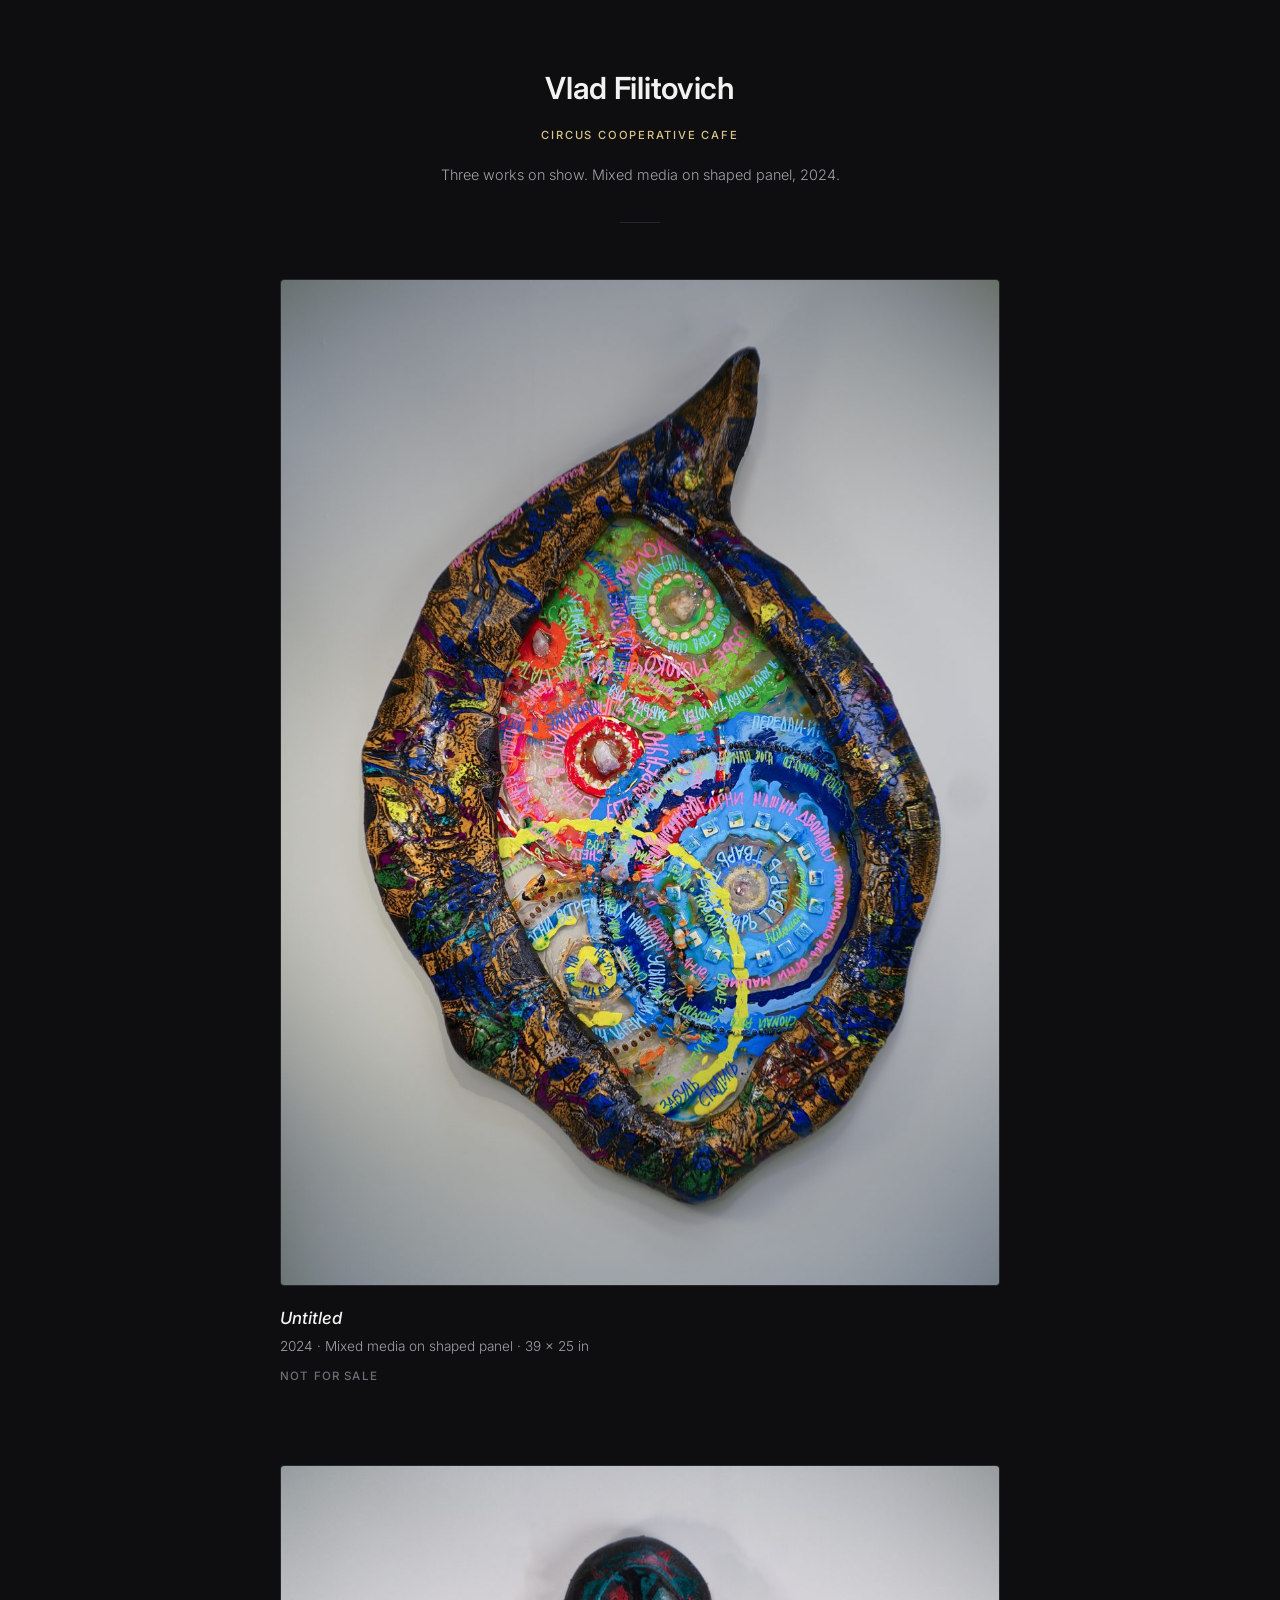
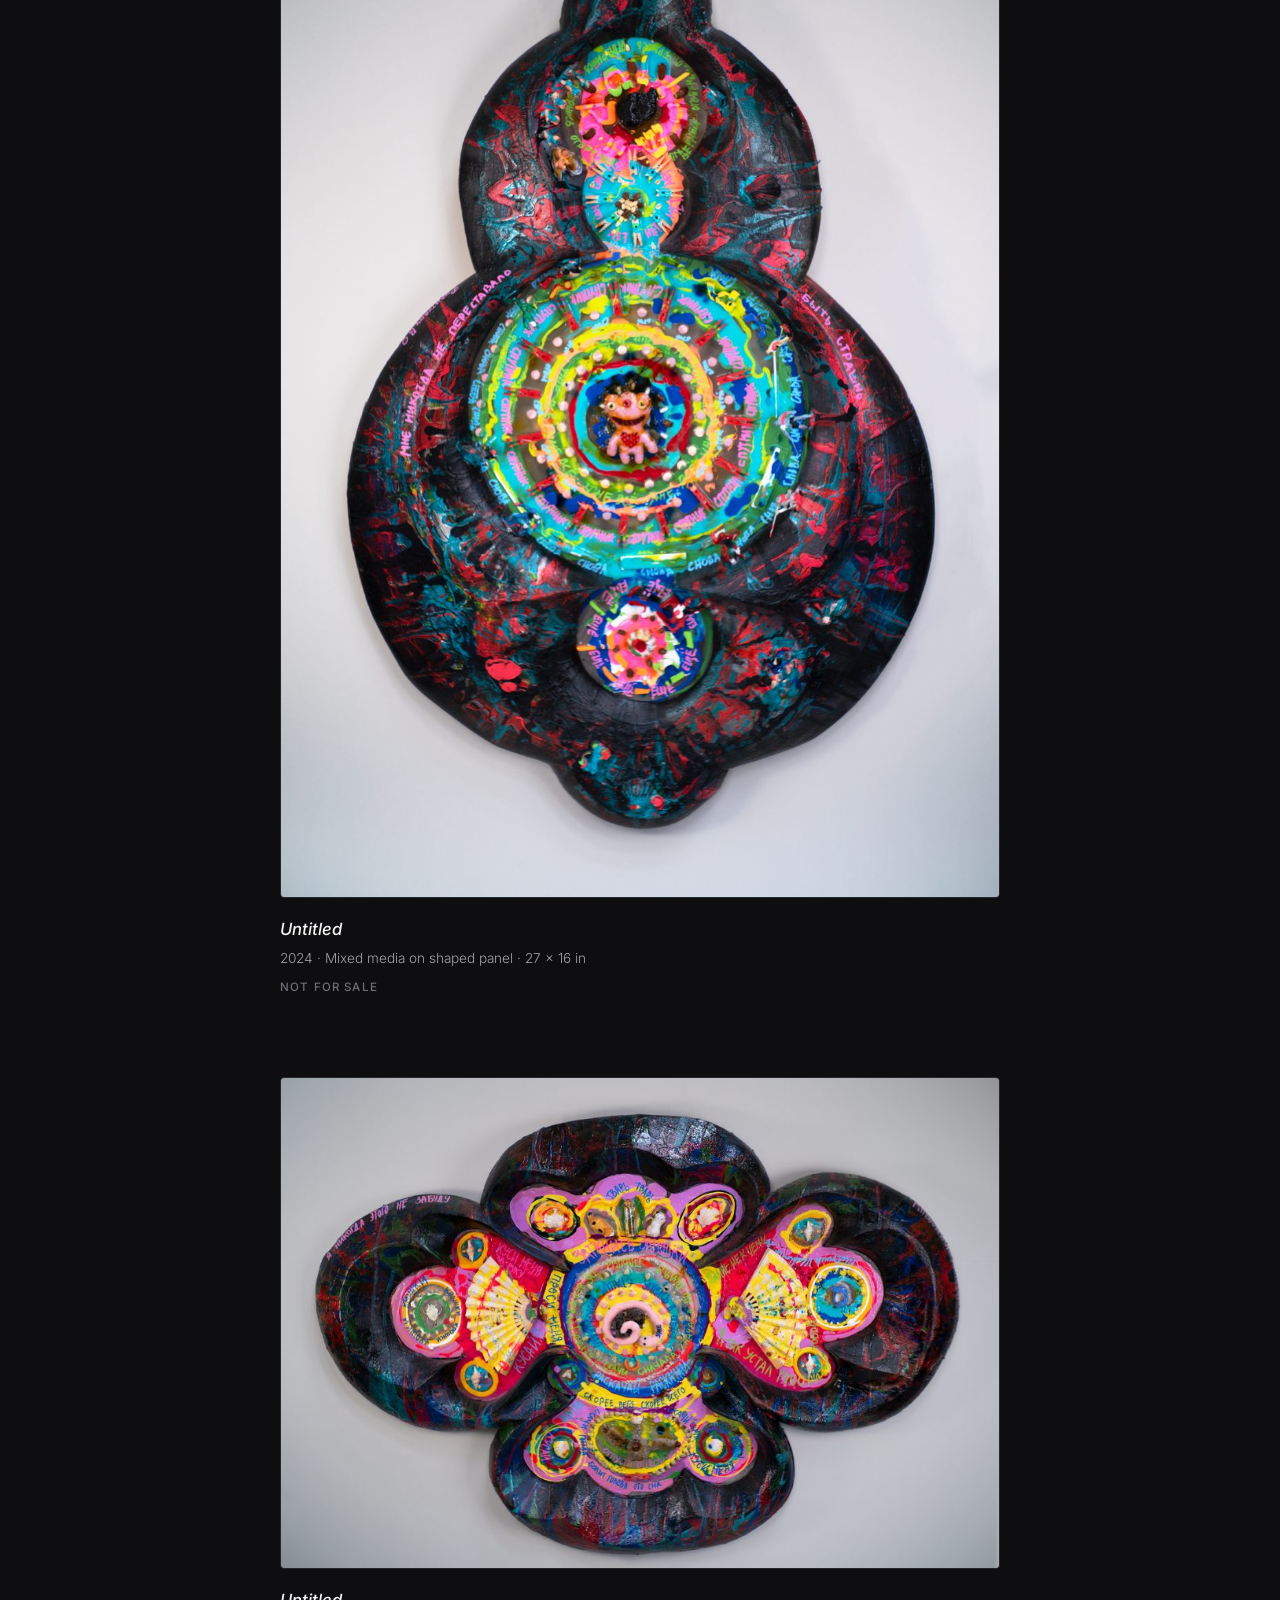
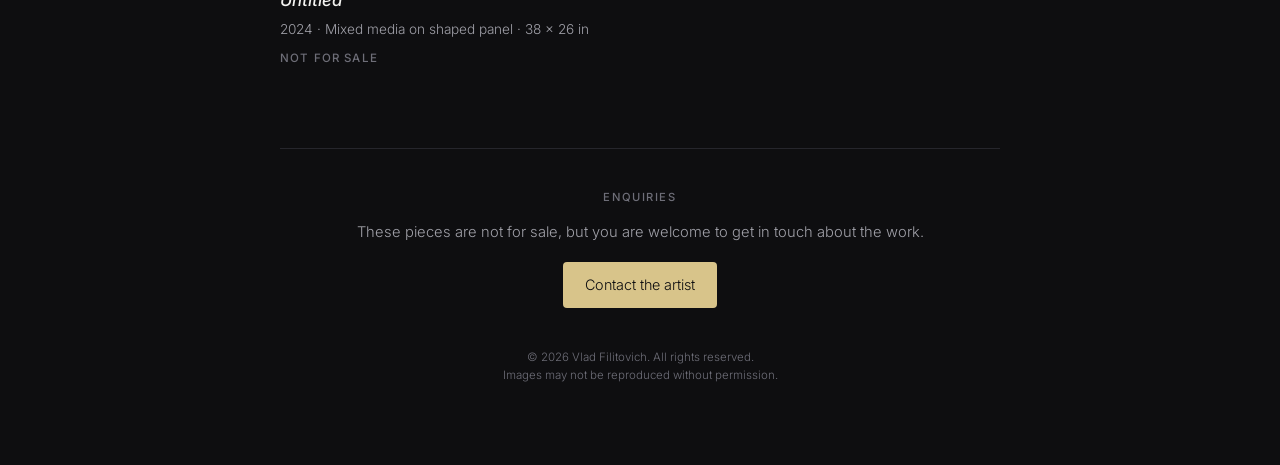
==== art/s/e5f61118/index.html @ 111bb69e "Add an unlisted page for the Circus Cooperative Cafe showing Three works reachable only from the pri" ====
<!DOCTYPE html>
<html lang="en">
<head>
  <meta charset="UTF-8">
  <meta name="viewport" content="width=device-width, initial-scale=1.0">
  <meta name="robots" content="noindex, nofollow, noarchive, noimageindex">
  <meta name="referrer" content="no-referrer">
  <title>Vlad Filitovich — Circus Cooperative Cafe</title>
  <link rel="preconnect" href="https://fonts.googleapis.com">
  <link rel="preconnect" href="https://fonts.gstatic.com" crossorigin>
  <link href="https://fonts.googleapis.com/css2?family=Inter:wght@300;400;500;600&display=swap" rel="stylesheet">
  <style>
    :root {
      --bg: #0e0e10;
      --surface: #16161a;
      --text: #f2f2f0;
      --muted: #a0a0a8;
      --dim: #6e6e78;
      --line: #26262c;
      --accent: #d8c48a;
      --font: 'Inter', -apple-system, BlinkMacSystemFont, 'Segoe UI', sans-serif;
    }

    * { margin: 0; padding: 0; box-sizing: border-box; }

    html { -webkit-text-size-adjust: 100%; }

    body {
      background: var(--bg);
      color: var(--text);
      font-family: var(--font);
      font-weight: 300;
      line-height: 1.6;
      -webkit-font-smoothing: antialiased;
      padding: 2.5rem 1.25rem 4rem;
    }

    .wrap { max-width: 720px; margin: 0 auto; }

    /* ── Header ── */
    .head { text-align: center; margin-bottom: 3.5rem; }

    .head__name {
      font-size: 1.5rem;
      font-weight: 600;
      letter-spacing: -0.01em;
    }

    .head__venue {
      margin-top: 0.9rem;
      font-size: 0.7rem;
      font-weight: 500;
      text-transform: uppercase;
      letter-spacing: 0.16em;
      color: var(--accent);
    }

    .head__note {
      margin-top: 1.1rem;
      font-size: 0.9rem;
      color: var(--muted);
    }

    .rule {
      width: 40px;
      height: 1px;
      background: var(--line);
      margin: 2.25rem auto 0;
      border: 0;
    }

    /* ── Pieces ── */
    .piece { margin-bottom: 4rem; }

    .frame {
      position: relative;
      background: var(--surface);
      border: 1px solid var(--line);
      border-radius: 4px;
      overflow: hidden;
      line-height: 0;
    }

    .frame img {
      display: block;
      width: 100%;
      height: auto;
      user-select: none;
      -webkit-user-select: none;
      -webkit-user-drag: none;
      -webkit-touch-callout: none;
      pointer-events: none;
    }

    /* transparent layer so a long-press or right-click lands here, not on the image */
    .frame__guard {
      position: absolute;
      inset: 0;
      background: transparent;
    }

    .label { padding-top: 1.15rem; }

    .label__title {
      font-size: 1.05rem;
      font-weight: 500;
      font-style: italic;
    }

    .label__meta {
      margin-top: 0.3rem;
      font-size: 0.85rem;
      color: var(--muted);
    }

    .label__status {
      margin-top: 0.55rem;
      font-size: 0.72rem;
      font-weight: 500;
      text-transform: uppercase;
      letter-spacing: 0.1em;
      color: var(--dim);
    }

    /* ── Enquiries ── */
    .foot {
      border-top: 1px solid var(--line);
      padding-top: 2.5rem;
      text-align: center;
    }

    .foot__label {
      font-size: 0.7rem;
      font-weight: 500;
      text-transform: uppercase;
      letter-spacing: 0.14em;
      color: var(--dim);
    }

    .foot__text {
      margin-top: 0.9rem;
      font-size: 0.92rem;
      color: var(--muted);
    }

    .foot a {
      display: inline-block;
      margin-top: 1.1rem;
      padding: 0.7rem 1.4rem;
      font-size: 0.9rem;
      color: var(--bg);
      background: var(--accent);
      border-radius: 4px;
      text-decoration: none;
      transition: opacity 0.2s;
    }

    .foot a:hover { opacity: 0.85; }

    .foot__copy {
      margin-top: 2.5rem;
      font-size: 0.72rem;
      color: var(--dim);
    }

    @media (min-width: 600px) {
      body { padding: 4rem 2rem 5rem; }
      .head__name { font-size: 1.9rem; }
      .piece { margin-bottom: 5rem; }
    }
  </style>
</head>
<body>

  <div class="wrap">

    <header class="head">
      <h1 class="head__name">Vlad Filitovich</h1>
      <p class="head__venue">Circus Cooperative Cafe</p>
      <p class="head__note">Three works on show. Mixed media on shaped panel, 2024.</p>
      <hr class="rule">
    </header>

    <main>

      <article class="piece">
        <div class="frame">
          <img src="piece-1.jpg" alt="Mixed media on shaped panel, 39 by 25 inches" draggable="false">
          <div class="frame__guard"></div>
        </div>
        <div class="label">
          <h2 class="label__title">Untitled</h2>
          <p class="label__meta">2024 &middot; Mixed media on shaped panel &middot; 39 &times; 25 in</p>
          <p class="label__status">Not for sale</p>
        </div>
      </article>

      <article class="piece">
        <div class="frame">
          <img src="piece-2.jpg" alt="Mixed media on shaped panel, 27 by 16 inches" draggable="false">
          <div class="frame__guard"></div>
        </div>
        <div class="label">
          <h2 class="label__title">Untitled</h2>
          <p class="label__meta">2024 &middot; Mixed media on shaped panel &middot; 27 &times; 16 in</p>
          <p class="label__status">Not for sale</p>
        </div>
      </article>

      <article class="piece">
        <div class="frame">
          <img src="piece-3.jpg" alt="Mixed media on shaped panel, 38 by 26 inches" draggable="false">
          <div class="frame__guard"></div>
        </div>
        <div class="label">
          <h2 class="label__title">Untitled</h2>
          <p class="label__meta">2024 &middot; Mixed media on shaped panel &middot; 38 &times; 26 in</p>
          <p class="label__status">Not for sale</p>
        </div>
      </article>

    </main>

    <footer class="foot">
      <p class="foot__label">Enquiries</p>
      <p class="foot__text">These pieces are not for sale, but you are welcome to get in touch about the work.</p>
      <a href="#" data-mail="dmxhZC5maWxpdG92aWNoQGdtYWlsLmNvbQ==" rel="nofollow">Contact the artist</a>
      <p class="foot__copy">&copy; 2026 Vlad Filitovich. All rights reserved.<br>Images may not be reproduced without permission.</p>
    </footer>

  </div>

  <script>
    (() => {
      'use strict';

      // Email assembled at runtime so the address is not in the page source.
      document.querySelectorAll('[data-mail]').forEach(el => {
        let addr;
        try { addr = atob(el.dataset.mail); } catch (err) { return; }
        el.href = 'mailto:' + addr;
      });

      // Discourage casual saving. This stops right-click and drag; it cannot
      // stop a screenshot, which is why the files served here are web-resolution.
      document.querySelectorAll('.frame').forEach(frame => {
        frame.addEventListener('contextmenu', e => e.preventDefault());
        frame.addEventListener('dragstart', e => e.preventDefault());
      });
    })();
  </script>

</body>
</html>
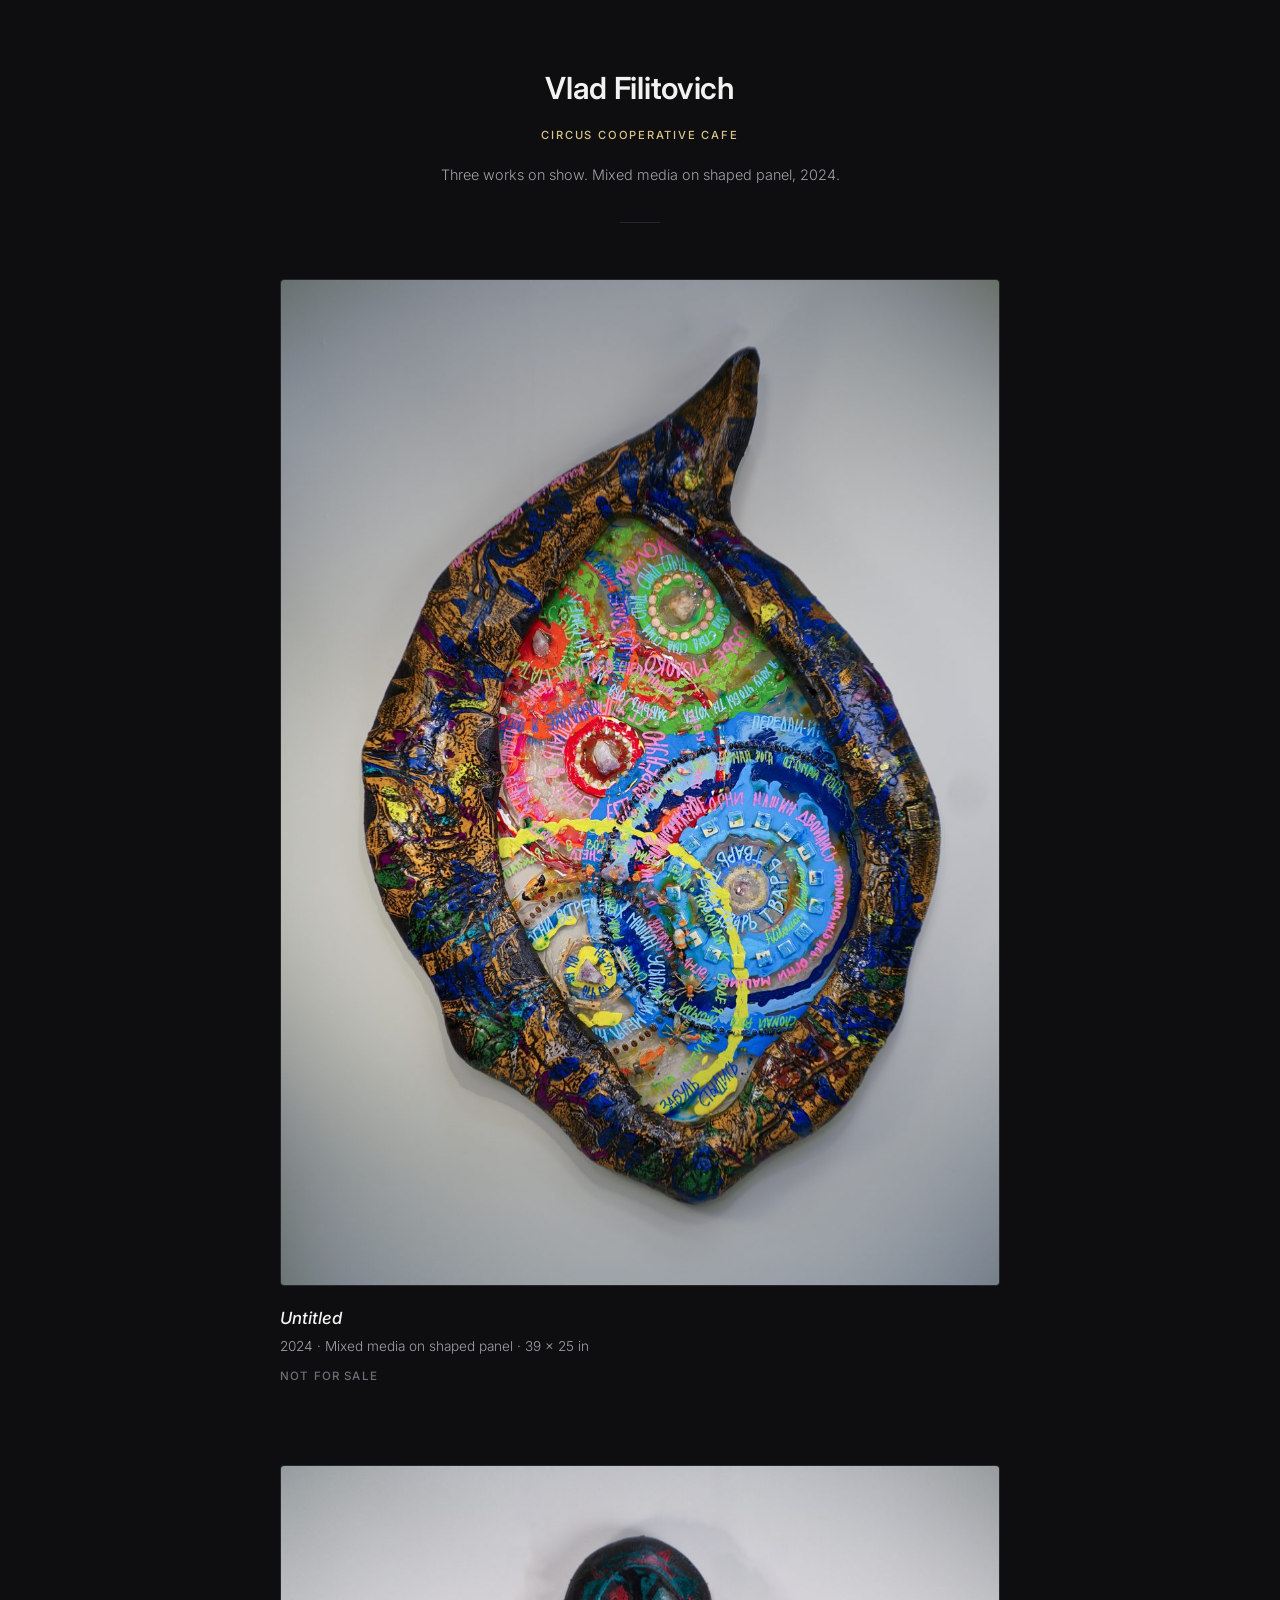
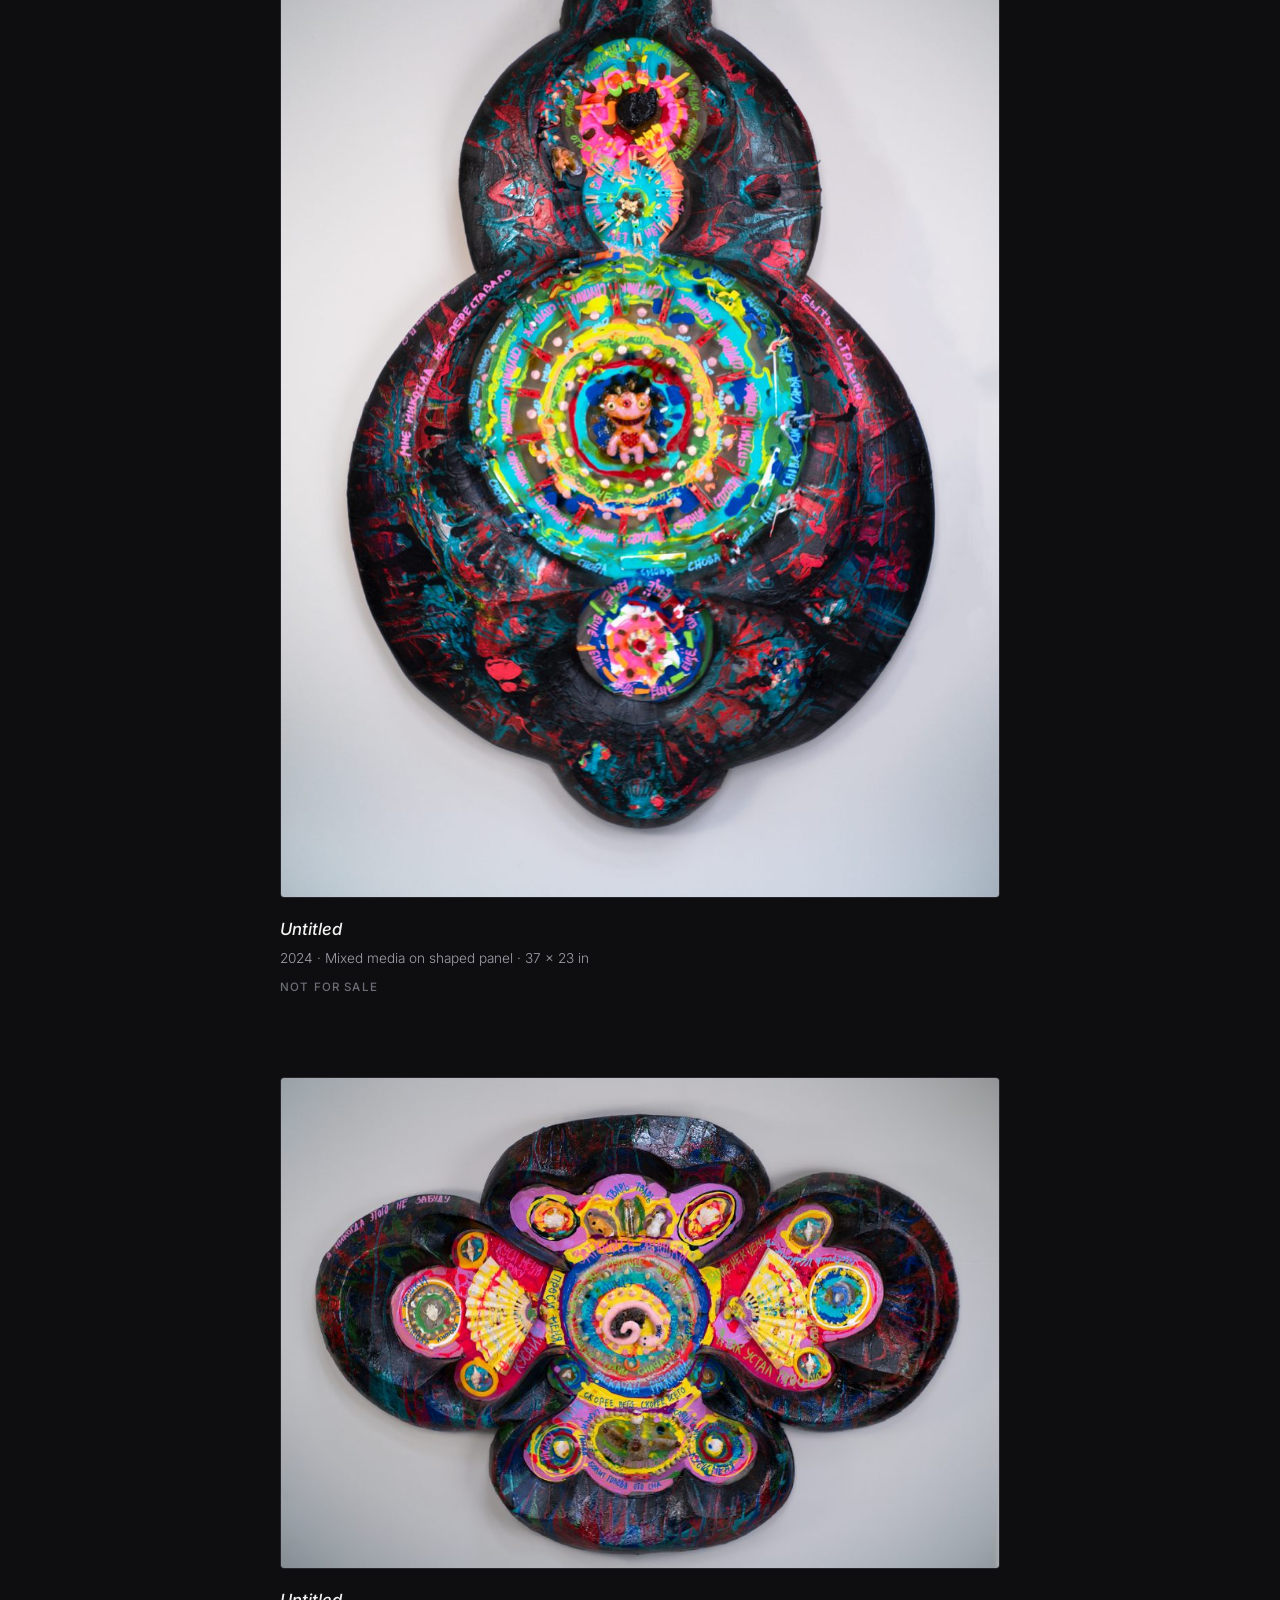
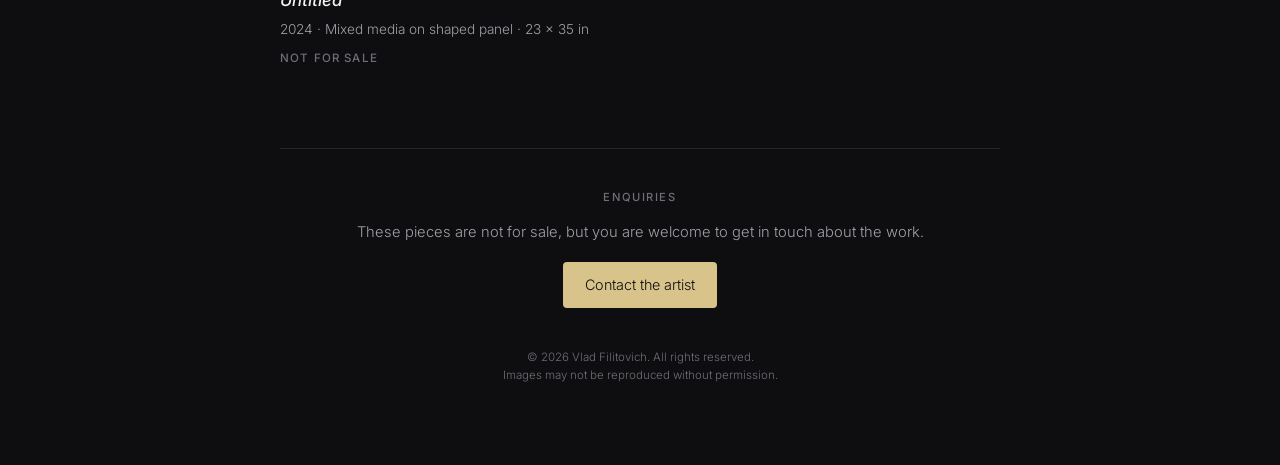
==== commit 7f472ffb: "Correct the dimensions on two of the cafe pieces Second piece is 37 x 23 in, third is 23 x 35 in. Al" ====
--- a/art/s/e5f61118/index.html
+++ b/art/s/e5f61118/index.html
@@ -197,24 +197,24 @@
 
       <article class="piece">
         <div class="frame">
-          <img src="piece-2.jpg" alt="Mixed media on shaped panel, 27 by 16 inches" draggable="false">
+          <img src="piece-2.jpg" alt="Mixed media on shaped panel, 37 by 23 inches" draggable="false">
           <div class="frame__guard"></div>
         </div>
         <div class="label">
           <h2 class="label__title">Untitled</h2>
-          <p class="label__meta">2024 &middot; Mixed media on shaped panel &middot; 27 &times; 16 in</p>
+          <p class="label__meta">2024 &middot; Mixed media on shaped panel &middot; 37 &times; 23 in</p>
           <p class="label__status">Not for sale</p>
         </div>
       </article>
 
       <article class="piece">
         <div class="frame">
-          <img src="piece-3.jpg" alt="Mixed media on shaped panel, 38 by 26 inches" draggable="false">
+          <img src="piece-3.jpg" alt="Mixed media on shaped panel, 23 by 35 inches" draggable="false">
           <div class="frame__guard"></div>
         </div>
         <div class="label">
           <h2 class="label__title">Untitled</h2>
-          <p class="label__meta">2024 &middot; Mixed media on shaped panel &middot; 38 &times; 26 in</p>
+          <p class="label__meta">2024 &middot; Mixed media on shaped panel &middot; 23 &times; 35 in</p>
           <p class="label__status">Not for sale</p>
         </div>
       </article>
